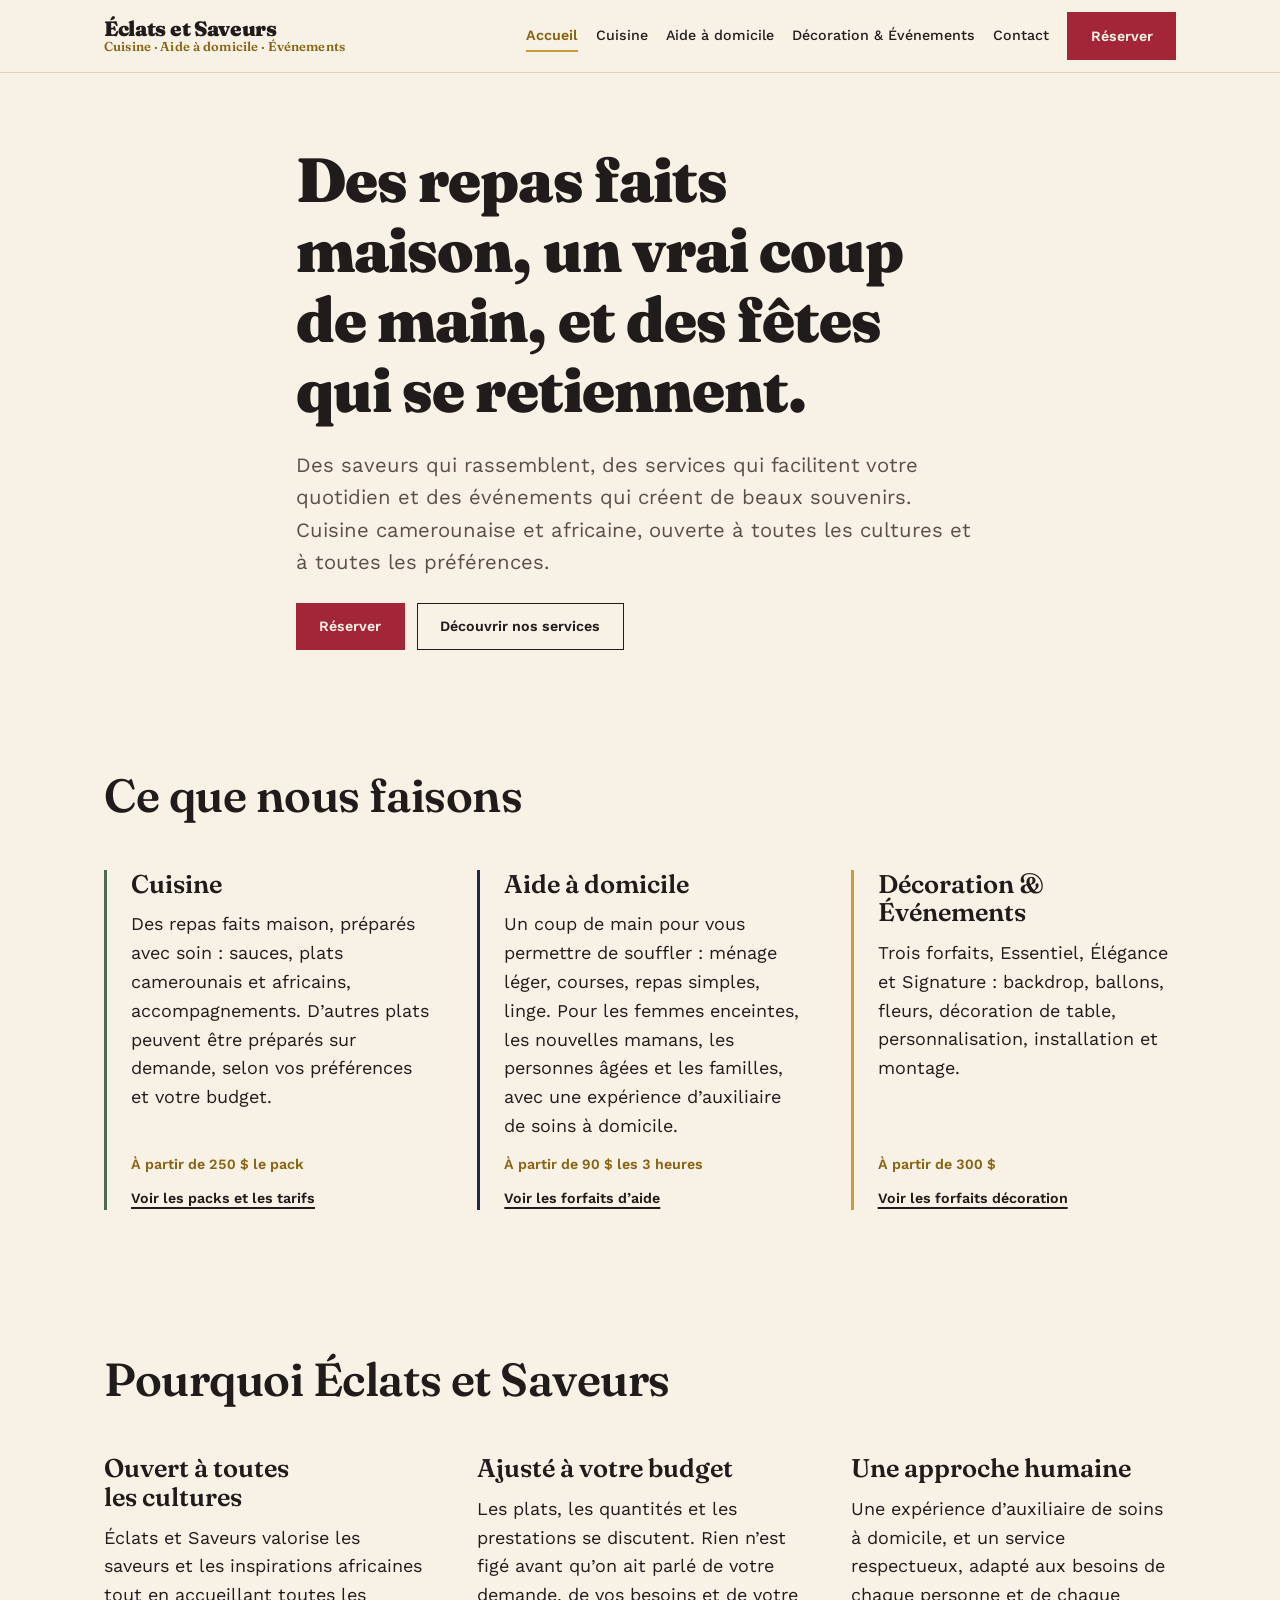
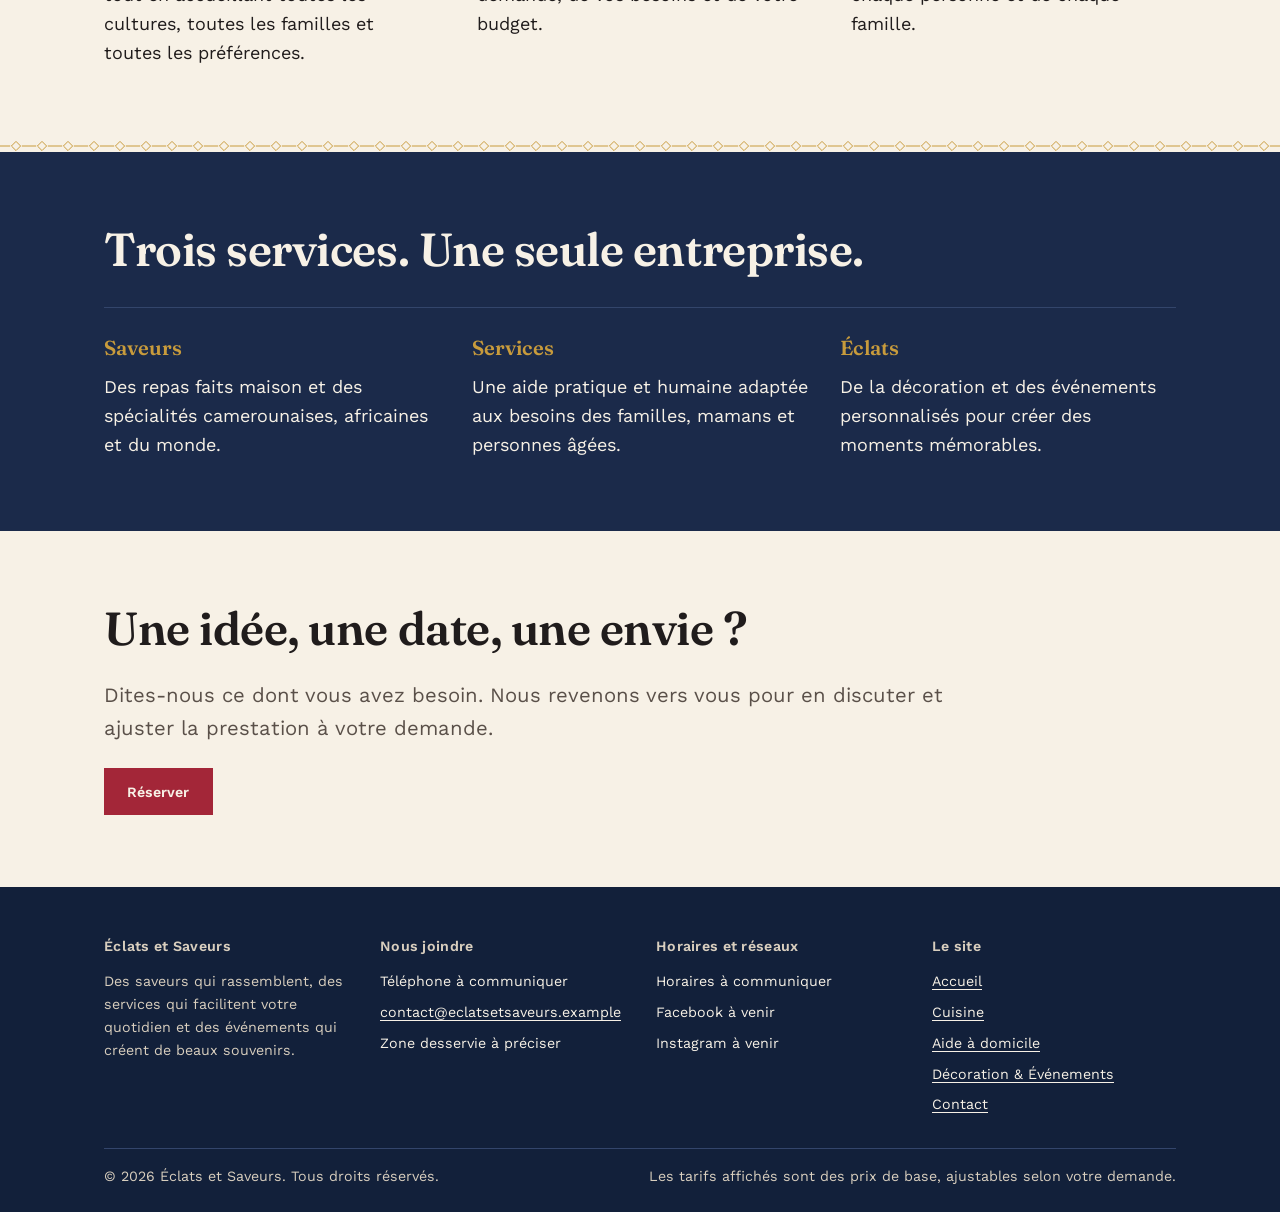
==== index.html @ d6c845f9 "Ajouter le site vitrine Éclats et Saveurs et son déploiement GitHub Pages Site statique multi-pages " ====
<!doctype html>
<html lang="fr">
<head>
  <meta charset="utf-8">
  <meta name="viewport" content="width=device-width, initial-scale=1">
  <title>Éclats et Saveurs — Cuisine africaine, aide à domicile et décoration d’événements</title>
  <meta name="description" content="Repas camerounais et africains faits maison, aide à domicile pour les familles et les nouvelles mamans, décoration d’événements. Packs de marmites à partir de 250 $, aide à domicile dès 90 $, forfaits décoration dès 300 $.">
  <link rel="icon" href="assets/favicon.svg" type="image/svg+xml">
  <link rel="preconnect" href="https://fonts.googleapis.com">
  <link rel="preconnect" href="https://fonts.gstatic.com" crossorigin>
  <link rel="stylesheet" href="https://fonts.googleapis.com/css2?family=Fraunces:ital,opsz,wght@0,9..144,400;0,9..144,600;0,9..144,900;1,9..144,400;1,9..144,600&family=Work+Sans:wght@400;500;600&display=swap">
  <link rel="stylesheet" href="assets/style.css">
</head>
<body>
  <a class="saut-contenu" href="#contenu">Aller au contenu</a>

  <!-- EN-TÊTE PARTAGÉ — identique sur les 5 pages. Toute modification de la
       navigation doit être reportée dans chacune d'elles. -->
  <header class="entete">
    <div class="enveloppe entete__barre">
      <!-- TODO: pour remplacer le logo texte par un fichier image, substituer le
           contenu de ce lien par <img src="assets/img/logo.svg" alt="Éclats et Saveurs"> -->
      <a class="logo" href="index.html">Éclats et Saveurs<span>Cuisine · Aide à domicile · Événements</span></a>

      <button class="bascule-menu" type="button" data-bascule-menu
              aria-expanded="false" aria-controls="navigation-principale"
              aria-label="Ouvrir le menu de navigation">
        <span class="bascule-menu__barres"><span></span></span>
      </button>

      <nav class="nav" id="navigation-principale" data-nav aria-label="Navigation principale">
        <ul class="nav__liste">
          <li><a class="nav__lien" href="index.html" aria-current="page">Accueil</a></li>
          <li><a class="nav__lien" href="cuisine.html">Cuisine</a></li>
          <li><a class="nav__lien" href="aide-a-domicile.html">Aide à domicile</a></li>
          <li><a class="nav__lien" href="decoration-evenements.html">Décoration & Événements</a></li>
          <li><a class="nav__lien" href="contact.html">Contact</a></li>
          <li><a class="bouton bouton--reserver" href="contact.html">Réserver</a></li>
        </ul>
      </nav>
    </div>
  </header>

  <main id="contenu">
    <section class="heros">
      <div class="enveloppe heros__contenu">
        <h1>Des repas faits maison, un vrai coup de main, et des fêtes qui se retiennent.</h1>
        <p class="heros__accroche">Des saveurs qui rassemblent, des services qui facilitent votre
          quotidien et des événements qui créent de beaux souvenirs. Cuisine camerounaise et
          africaine, ouverte à toutes les cultures et à toutes les préférences.</p>
        <div class="groupe-boutons">
          <a class="bouton bouton--reserver" href="contact.html">Réserver</a>
          <a class="bouton bouton--contour" href="#services">Découvrir nos services</a>
        </div>
      </div>
    </section>

    <section class="section" id="services">
      <div class="enveloppe pile pile--7">
        <h2 class="titre-section">Ce que nous faisons</h2>

        <div class="grille-poles">
          <article class="pole pole--cuisine">
            <h3 class="pole__titre">Cuisine</h3>
            <p>Des repas faits maison, préparés avec soin : sauces, plats camerounais et africains,
               accompagnements. D’autres plats peuvent être préparés sur demande, selon vos
               préférences et votre budget.</p>
            <p class="pole__depart">À partir de 250 $ le pack</p>
            <a class="pole__lien" href="cuisine.html">Voir les packs et les tarifs</a>
          </article>

          <article class="pole pole--aide">
            <h3 class="pole__titre">Aide à domicile</h3>
            <p>Un coup de main pour vous permettre de souffler : ménage léger, courses, repas
               simples, linge. Pour les femmes enceintes, les nouvelles mamans, les personnes
               âgées et les familles, avec une expérience d’auxiliaire de soins à domicile.</p>
            <p class="pole__depart">À partir de 90 $ les 3 heures</p>
            <a class="pole__lien" href="aide-a-domicile.html">Voir les forfaits d’aide</a>
          </article>

          <article class="pole pole--decoration">
            <h3 class="pole__titre">Décoration &amp; Événements</h3>
            <p>Trois forfaits, Essentiel, Élégance et Signature : backdrop, ballons, fleurs,
               décoration de table, personnalisation, installation et montage.</p>
            <p class="pole__depart">À partir de 300 $</p>
            <a class="pole__lien" href="decoration-evenements.html">Voir les forfaits décoration</a>
          </article>
        </div>
      </div>
    </section>

    <section class="section">
      <div class="enveloppe pile pile--7">
        <h2 class="titre-section">Pourquoi Éclats et Saveurs</h2>

        <div class="grille-poles">
          <article class="pile pile--3">
            <h3>Ouvert à toutes les cultures</h3>
            <p>Éclats et Saveurs valorise les saveurs et les inspirations africaines tout en
               accueillant toutes les cultures, toutes les familles et toutes les préférences.</p>
          </article>

          <article class="pile pile--3">
            <h3>Ajusté à votre budget</h3>
            <p>Les plats, les quantités et les prestations se discutent. Rien n’est figé avant
               qu’on ait parlé de votre demande, de vos besoins et de votre budget.</p>
          </article>

          <article class="pile pile--3">
            <h3>Une approche humaine</h3>
            <p>Une expérience d’auxiliaire de soins à domicile, et un service respectueux,
               adapté aux besoins de chaque personne et de chaque famille.</p>
          </article>
        </div>
      </div>
    </section>

    <div class="frise" aria-hidden="true"></div>

    <section class="section bande">
      <div class="enveloppe marque">
        <h2 class="marque__titre">Trois services. Une seule entreprise.</h2>

        <ul class="marque__trio">
          <li>
            <span class="marque__mot">Saveurs</span>
            Des repas faits maison et des spécialités camerounaises, africaines et du monde.
          </li>
          <li>
            <span class="marque__mot">Services</span>
            Une aide pratique et humaine adaptée aux besoins des familles, mamans et personnes âgées.
          </li>
          <li>
            <span class="marque__mot">Éclats</span>
            De la décoration et des événements personnalisés pour créer des moments mémorables.
          </li>
        </ul>
      </div>
    </section>

    <section class="section">
      <div class="enveloppe pile pile--5">
        <h2 class="titre-section">Une idée, une date, une envie ?</h2>
        <p class="chapeau">Dites-nous ce dont vous avez besoin. Nous revenons vers vous pour en
           discuter et ajuster la prestation à votre demande.</p>
        <div class="groupe-boutons">
          <a class="bouton bouton--reserver" href="contact.html">Réserver</a>
        </div>
      </div>
    </section>
  </main>

  <!-- PIED DE PAGE PARTAGÉ — identique sur les 5 pages. -->
  <footer class="pied">
    <div class="enveloppe">
      <div class="pied__grille">
        <div>
          <p class="pied__titre">Éclats et Saveurs</p>
          <p>Des saveurs qui rassemblent, des services qui facilitent votre quotidien
             et des événements qui créent de beaux souvenirs.</p>
        </div>

        <div>
          <p class="pied__titre">Nous joindre</p>
          <ul>
            <!-- TODO: remplacer par le vrai numéro de téléphone (href tel: inclus) -->
            <li>Téléphone à communiquer</li>
            <!-- TODO: remplacer par la vraie adresse de réception des réservations -->
            <li><a href="mailto:contact@eclatsetsaveurs.example">contact@eclatsetsaveurs.example</a></li>
            <!-- TODO: préciser la ville / région desservie -->
            <li>Zone desservie à préciser</li>
          </ul>
        </div>

        <div>
          <p class="pied__titre">Horaires et réseaux</p>
          <ul>
            <!-- TODO: renseigner les horaires réels -->
            <li>Horaires à communiquer</li>
            <!-- TODO: remplacer par les liens Facebook / Instagram s'ils existent,
                 ou supprimer ces deux lignes -->
            <li>Facebook à venir</li>
            <li>Instagram à venir</li>
          </ul>
        </div>

        <div>
          <p class="pied__titre">Le site</p>
          <ul>
            <li><a href="index.html">Accueil</a></li>
            <li><a href="cuisine.html">Cuisine</a></li>
            <li><a href="aide-a-domicile.html">Aide à domicile</a></li>
            <li><a href="decoration-evenements.html">Décoration & Événements</a></li>
            <li><a href="contact.html">Contact</a></li>
          </ul>
        </div>
      </div>

      <div class="pied__bas">
        <p>© 2026 Éclats et Saveurs. Tous droits réservés.</p>
        <p>Les tarifs affichés sont des prix de base, ajustables selon votre demande.</p>
      </div>
    </div>
  </footer>

  <script src="assets/main.js"></script>
</body>
</html>
---- assets/style.css ----
/* ==========================================================================
   Éclats et Saveurs — feuille de styles partagée
   Palette, typographie et composants. Tous les tokens sont définis dans :root.
   ========================================================================== */

:root {
  /* --- Couleurs de marque ------------------------------------------------ */
  --indigo:        #1B2A4A;  /* indigo profond — bandes de marque */
  --indigo-nuit:   #12203A;  /* indigo nuit — pied de page */
  --ivoire:        #F7F1E6;  /* fond clair principal */
  --encre:         #201C1C;  /* texte principal */
  --or:            #C89B3C;  /* or épicé — filets, bordures, motifs */
  --hibiscus:      #A32638;  /* accent fort — CTA principal UNIQUEMENT */
  --feuille:       #4C6B4F;  /* accent discret — pôle Cuisine uniquement */

  /* --- Variantes de service ---------------------------------------------- */
  /* L'or à 2,28:1 sur l'ivoire est illisible en texte : cette version
     assombrie atteint 4,77:1 et sert aux prix et aux petits libellés. */
  --or-encre:      #8A6415;
  --hibiscus-fonce:#8A1F2E;  /* état survol du CTA */
  --feuille-fonce: #3C563F;

  /* --- Neutres, teintés vers l'ivoire plutôt que gris purs --------------- */
  --ivoire-creux:  #EFE6D4;  /* surfaces en léger retrait */
  --ivoire-filet:  #DFD2BA;  /* filets et séparateurs sur fond clair */
  --encre-douce:   #5A5049;  /* texte secondaire — 6,98:1 sur ivoire */
  --indigo-filet:  #33456B;  /* filets sur fond indigo */
  --ivoire-attenue:#D8CEBE;  /* texte secondaire sur fond indigo */

  /* --- Typographie ------------------------------------------------------- */
  --display: "Fraunces", "Iowan Old Style", "Palatino Linotype", Palatino, Georgia, serif;
  --texte:   "Work Sans", "Segoe UI", system-ui, -apple-system, Helvetica, Arial, sans-serif;

  /* Échelle basée sur 18px, ratio ~1,25, fluide entre 375px et 1280px */
  --t-xs:   0.78rem;
  --t-s:    0.89rem;
  --t-base: 1rem;
  --t-m:    clamp(1.13rem, 1.02rem + 0.4vw, 1.27rem);
  --t-l:    clamp(1.35rem, 1.18rem + 0.7vw, 1.6rem);
  --t-xl:   clamp(1.6rem, 1.3rem + 1.3vw, 2.1rem);
  --t-2xl:  clamp(1.95rem, 1.45rem + 2.1vw, 2.9rem);
  --t-3xl:  clamp(2.3rem, 1.5rem + 3.4vw, 3.9rem);

  /* --- Rythme vertical --------------------------------------------------- */
  --e-1: 0.25rem;
  --e-2: 0.5rem;
  --e-3: 0.75rem;
  --e-4: 1rem;
  --e-5: 1.5rem;
  --e-6: 2rem;
  --e-7: 3rem;
  --e-8: 4.5rem;
  --e-9: 6rem;

  --largeur:   1120px;
  --largeur-texte: 68ch;   /* < 80 caractères par ligne */
  --gouttiere: 1.5rem;

  color-scheme: light;
}

/* La frise de losanges, inspirée des textiles africains. Utilisée avec
   parcimonie : uniquement à l'entrée des bandes indigo. */
:root {
  --frise-or: url("data:image/svg+xml,%3Csvg xmlns='http://www.w3.org/2000/svg' width='26' height='12' viewBox='0 0 26 12'%3E%3Cpath d='M13 1.4 17.6 6 13 10.6 8.4 6Z' fill='none' stroke='%23C89B3C' stroke-width='1'/%3E%3Cpath d='M0 6h7.2M18.8 6H26' stroke='%23C89B3C' stroke-width='1'/%3E%3C/svg%3E");
}

/* ==========================================================================
   Remise à zéro
   ========================================================================== */

*, *::before, *::after { box-sizing: border-box; }

html { -webkit-text-size-adjust: 100%; }

body {
  margin: 0;
  background: var(--ivoire);
  color: var(--encre);
  font-family: var(--texte);
  font-size: 18px;
  font-weight: 400;
  line-height: 1.6;
  font-optical-sizing: auto;
  -webkit-font-smoothing: antialiased;
}

img, svg { max-width: 100%; height: auto; }

h1, h2, h3, h4 {
  margin: 0;
  font-family: var(--display);
  font-weight: 600;
  line-height: 1.12;
  text-wrap: balance;
  font-variation-settings: "SOFT" 20, "WONK" 1;
}

h1 { font-size: var(--t-3xl); font-weight: 900; letter-spacing: -0.015em; }
h2 { font-size: var(--t-2xl); letter-spacing: -0.01em; }
h3 { font-size: var(--t-l); }
h4 { font-size: var(--t-m); font-family: var(--texte); font-weight: 600; line-height: 1.35; }

p { margin: 0; max-width: var(--largeur-texte); }

a { color: inherit; }

ul, ol { margin: 0; padding: 0; }

button { font: inherit; color: inherit; }

/* Focus clavier visible partout, y compris sur fond indigo. */
:focus-visible {
  outline: 3px solid var(--or);
  outline-offset: 3px;
  border-radius: 1px;
}

.saut-contenu {
  position: absolute;
  left: var(--e-4);
  top: 0;
  z-index: 60;
  padding: var(--e-2) var(--e-4);
  background: var(--hibiscus);
  color: var(--ivoire);
  font-size: var(--t-s);
  font-weight: 600;
  text-decoration: none;
  transform: translateY(-120%);
}
.saut-contenu:focus-visible { transform: translateY(0); }

/* ==========================================================================
   Structure
   ========================================================================== */

.enveloppe {
  width: 100%;
  max-width: var(--largeur);
  margin-inline: auto;
  padding-inline: var(--gouttiere);
}

.section { padding-block: var(--e-8); }
.section--serre { padding-block: var(--e-7); }

.pile { display: flex; flex-direction: column; }
.pile--2 { gap: var(--e-2); }
.pile--3 { gap: var(--e-3); }
.pile--4 { gap: var(--e-4); }
.pile--5 { gap: var(--e-5); }
.pile--6 { gap: var(--e-6); }
.pile--7 { gap: var(--e-7); }

.titre-section { max-width: 24ch; }

.chapeau {
  max-width: var(--largeur-texte);
  font-size: var(--t-m);
  color: var(--encre-douce);
}

/* ==========================================================================
   En-tête et navigation
   ========================================================================== */

.entete {
  position: sticky;
  top: 0;
  z-index: 50;
  background: var(--ivoire);
  border-bottom: 1px solid var(--ivoire-filet);
}

.entete__barre {
  display: flex;
  align-items: center;
  gap: var(--e-4);
  min-height: 4.5rem;
  padding-block: var(--e-3);
}

/* Logo texte. Remplaçable par une image : voir README, section « Logo ». */
.logo {
  flex: 0 0 auto;
  font-family: var(--display);
  font-size: 1.3rem;
  font-weight: 900;
  line-height: 1.05;
  letter-spacing: -0.015em;
  text-decoration: none;
  font-variation-settings: "SOFT" 20, "WONK" 1;
}
.logo span { display: block; color: var(--or-encre); font-size: 0.62em; font-weight: 600; letter-spacing: 0.01em; }

.nav { margin-left: auto; }

.nav__liste {
  display: flex;
  align-items: center;
  gap: 1.125rem;
  list-style: none;
}

.nav__lien {
  display: inline-block;
  padding-block: var(--e-1);
  border-bottom: 2px solid transparent;
  font-size: var(--t-s);
  font-weight: 500;
  text-decoration: none;
}
.nav__lien:hover { border-bottom-color: var(--or); }

/* Page courante : signalée par la couleur ET le filet, pas par la couleur seule. */
.nav__lien[aria-current="page"] {
  border-bottom-color: var(--or);
  color: var(--or-encre);
  font-weight: 600;
}

.bascule-menu {
  display: none;
  margin-left: auto;
  padding: var(--e-2);
  background: none;
  border: 1px solid var(--ivoire-filet);
  cursor: pointer;
}
.bascule-menu__barres { display: block; width: 22px; height: 14px; position: relative; }
.bascule-menu__barres::before,
.bascule-menu__barres::after,
.bascule-menu__barres span {
  content: "";
  position: absolute;
  left: 0;
  width: 100%;
  height: 2px;
  background: var(--encre);
}
.bascule-menu__barres::before { top: 0; }
.bascule-menu__barres span { top: 6px; }
.bascule-menu__barres::after { bottom: 0; }

/* ==========================================================================
   Boutons
   ========================================================================== */

.bouton {
  display: inline-block;
  padding: 0.7rem 1.4rem;
  border: 1.5px solid transparent;
  font-family: var(--texte);
  font-size: var(--t-s);
  font-weight: 600;
  text-align: center;
  text-decoration: none;
  cursor: pointer;
  transition: background-color 140ms ease, color 140ms ease, border-color 140ms ease;
}

/* Rouge hibiscus : réservé au CTA principal « Réserver ». */
.bouton--reserver {
  background: var(--hibiscus);
  color: var(--ivoire);
}
.bouton--reserver:hover { background: var(--hibiscus-fonce); }

/* Sur fond indigo, hibiscus/indigo ne fait que 1,96:1 : le filet or (5,56:1)
   rend le bord du bouton perceptible. */
.bande .bouton--reserver { border-color: var(--or); }

.bouton--contour {
  background: transparent;
  border-color: var(--encre);
  color: var(--encre);
}
.bouton--contour:hover { background: var(--encre); color: var(--ivoire); }

.bande .bouton--contour { border-color: var(--ivoire-attenue); color: var(--ivoire); }
.bande .bouton--contour:hover { background: var(--ivoire); color: var(--indigo); }

.groupe-boutons { display: flex; flex-wrap: wrap; gap: var(--e-3); }

/* ==========================================================================
   Frise et bandes indigo
   ========================================================================== */

.frise {
  height: 12px;
  background-image: var(--frise-or);
  background-repeat: repeat-x;
  background-position: center;
}

.bande {
  background: var(--indigo);
  color: var(--ivoire);
}
.bande p { color: var(--ivoire-attenue); }
.bande a:not(.bouton) { color: var(--ivoire); text-decoration-color: var(--or); }

/* ==========================================================================
   Héros
   ========================================================================== */

.heros { padding-block: var(--e-8) var(--e-7); }

.heros__contenu { display: flex; flex-direction: column; gap: var(--e-5); max-width: 46rem; }

.heros__accroche { font-size: var(--t-m); color: var(--encre-douce); }

/* Unique moment de motion de la page : une apparition au chargement, depuis un
   état déjà visible, jamais déclenchée au scroll. */
@media (prefers-reduced-motion: no-preference) {
  .heros__contenu > * { animation: monter 450ms cubic-bezier(0.22, 0.61, 0.36, 1) backwards; }
  .heros__contenu > :nth-child(1) { animation-delay: 40ms; }
  .heros__contenu > :nth-child(2) { animation-delay: 110ms; }
  .heros__contenu > :nth-child(3) { animation-delay: 180ms; }
  .heros__contenu > :nth-child(4) { animation-delay: 250ms; }
}
@keyframes monter {
  from { opacity: 0.001; transform: translateY(0.55rem); }
  to   { opacity: 1; transform: none; }
}

/* ==========================================================================
   Blocs d'offre — filet vertical coloré plutôt que carte à ombre grise
   ========================================================================== */

.grille-poles {
  display: grid;
  grid-template-columns: repeat(auto-fit, minmax(17rem, 1fr));
  gap: var(--e-6) var(--e-7);
  align-items: stretch;
}

.pole {
  display: flex;
  flex-direction: column;
  gap: var(--e-3);
  padding-left: var(--e-5);
  border-left: 3px solid var(--ivoire-filet);
}
.pole--cuisine    { border-left-color: var(--feuille); }
.pole--aide       { border-left-color: var(--indigo); }
.pole--decoration { border-left-color: var(--or); }

.pole__titre { font-family: var(--display); font-size: var(--t-l); font-weight: 600; }
.pole__depart {
  margin-top: auto;
  font-size: var(--t-s);
  font-weight: 600;
  font-variant-numeric: tabular-nums;
  color: var(--or-encre);
}
.pole__lien {
  align-self: start;
  font-size: var(--t-s);
  font-weight: 600;
  text-decoration-thickness: 1.5px;
  text-underline-offset: 4px;
}

/* Bloc de service (pages intérieures) */
.offre {
  display: flex;
  flex-direction: column;
  gap: var(--e-4);
  padding-left: var(--e-5);
  border-left: 3px solid var(--or);
}
.offre--feuille { border-left-color: var(--feuille); }
.offre--indigo  { border-left-color: var(--indigo); }

.tarif {
  font-family: var(--display);
  font-size: var(--t-l);
  font-weight: 600;
  font-variant-numeric: tabular-nums;
  color: var(--or-encre);
}
.tarif small { font-family: var(--texte); font-size: var(--t-s); font-weight: 500; color: var(--encre-douce); }

/* ==========================================================================
   Listes
   ========================================================================== */

.liste-puces { list-style: none; display: flex; flex-direction: column; gap: var(--e-2); }
.liste-puces li { position: relative; padding-left: 1.6rem; }
.liste-puces li::before {
  content: "";
  position: absolute;
  left: 0.25rem;
  top: 0.62em;
  width: 7px;
  height: 7px;
  background: var(--or);
  transform: rotate(45deg);
}
.bande .liste-puces li::before { background: var(--or); }

.liste-puces--colonnes {
  display: grid;
  grid-template-columns: repeat(auto-fit, minmax(14rem, 1fr));
  gap: var(--e-2) var(--e-5);
}

.liste-etiquettes { list-style: none; display: flex; flex-wrap: wrap; gap: var(--e-2); }
.liste-etiquettes li {
  padding: 0.3rem 0.7rem;
  border: 1px solid var(--ivoire-filet);
  background: var(--ivoire-creux);
  font-size: var(--t-s);
}

/* ==========================================================================
   Tableaux de tarifs — lisibilité avant décoration
   ========================================================================== */

.tableau-enveloppe { overflow-x: auto; }

.tarifs {
  width: 100%;
  min-width: 0;
  border-collapse: collapse;
  font-variant-numeric: tabular-nums;
  text-align: left;
}

.tarifs caption {
  margin-bottom: var(--e-3);
  font-size: var(--t-s);
  color: var(--encre-douce);
  text-align: left;
}

.tarifs th, .tarifs td {
  padding: 0.7rem 1rem 0.7rem 0;
  border-bottom: 1px solid var(--ivoire-filet);
  vertical-align: baseline;
}

.tarifs thead th {
  border-bottom: 2px solid var(--or);
  font-family: var(--texte);
  font-size: var(--t-xs);
  font-weight: 600;
  letter-spacing: 0.02em;
  color: var(--encre-douce);
  white-space: nowrap;
}

.tarifs tbody th { font-weight: 500; }

.tarifs .prix {
  width: 1%;
  padding-right: 0;
  font-weight: 600;
  white-space: nowrap;
  text-align: right;
  color: var(--or-encre);
}

.tarifs tbody tr:last-child th,
.tarifs tbody tr:last-child td { border-bottom: 0; }

/* ==========================================================================
   Forfaits décoration — comparables côte à côte
   ========================================================================== */

.grille-forfaits {
  display: grid;
  grid-template-columns: repeat(auto-fit, minmax(16rem, 1fr));
  gap: var(--e-5);
  align-items: stretch;
}

.forfait {
  display: flex;
  flex-direction: column;
  gap: var(--e-4);
  padding: var(--e-5);
  background: var(--ivoire-creux);
  border-top: 3px solid var(--or);
}

.forfait__nom { font-family: var(--display); font-size: var(--t-l); font-weight: 600; }
.forfait__prix {
  font-size: var(--t-m);
  font-weight: 600;
  font-variant-numeric: tabular-nums;
  color: var(--or-encre);
}
.forfait .liste-puces { margin-top: auto; }

/* ==========================================================================
   Encart d'information mise en évidence (acompte de 30 %)
   ========================================================================== */

.encart {
  display: flex;
  flex-direction: column;
  gap: var(--e-3);
  padding: var(--e-5);
  background: var(--ivoire-creux);
  border: 2px solid var(--hibiscus);
}
.encart__titre {
  font-family: var(--texte);
  font-size: var(--t-s);
  font-weight: 600;
  letter-spacing: 0.02em;
  color: var(--hibiscus);
}
.encart strong { font-weight: 600; }

/* ==========================================================================
   Citation de marque
   ========================================================================== */

.marque { display: flex; flex-direction: column; gap: var(--e-6); }

.marque__titre { font-size: var(--t-2xl); }

.marque__trio {
  display: grid;
  grid-template-columns: repeat(auto-fit, minmax(15rem, 1fr));
  gap: var(--e-5) var(--e-6);
  list-style: none;
  border-top: 1px solid var(--indigo-filet);
  padding-top: var(--e-5);
}
.marque__mot {
  display: block;
  margin-bottom: var(--e-2);
  font-family: var(--display);
  font-size: var(--t-m);
  font-weight: 600;
  color: var(--or);
}

/* ==========================================================================
   Formulaire
   ========================================================================== */

.contact-grille {
  display: grid;
  grid-template-columns: minmax(0, 1.35fr) minmax(0, 1fr);
  gap: var(--e-7) var(--e-8);
  align-items: start;
}

.formulaire { display: flex; flex-direction: column; gap: var(--e-5); }

.champ { display: flex; flex-direction: column; gap: var(--e-2); }

.champ label { font-size: var(--t-s); font-weight: 600; }
.champ__aide { font-size: var(--t-xs); color: var(--encre-douce); }

.champ input,
.champ select,
.champ textarea {
  width: 100%;
  padding: 0.65rem 0.8rem;
  background: #FFFDF8;
  border: 1.5px solid var(--ivoire-filet);
  color: var(--encre);
  font: inherit;
  font-size: var(--t-base);
}
.champ textarea { min-height: 8rem; resize: vertical; }
.champ input:hover, .champ select:hover, .champ textarea:hover { border-color: var(--encre-douce); }
.champ input:focus-visible, .champ select:focus-visible, .champ textarea:focus-visible { border-color: var(--indigo); }

.champ--invalide input,
.champ--invalide select,
.champ--invalide textarea { border-color: var(--hibiscus); }

.champ__erreur { font-size: var(--t-xs); font-weight: 600; color: var(--hibiscus); }

.requis { color: var(--hibiscus); }

.paire-champs { display: grid; grid-template-columns: repeat(auto-fit, minmax(13rem, 1fr)); gap: var(--e-5); }

.formulaire__message {
  padding: var(--e-4);
  border-left: 3px solid var(--feuille);
  background: var(--ivoire-creux);
  font-size: var(--t-s);
}
.formulaire__message--erreur { border-left-color: var(--hibiscus); }

.coordonnees {
  display: flex;
  flex-direction: column;
  gap: var(--e-5);
  padding: var(--e-5);
  background: var(--ivoire-creux);
  border-top: 3px solid var(--indigo);
}

.coordonnees dl { margin: 0; display: flex; flex-direction: column; gap: var(--e-4); }
.coordonnees dt {
  font-size: var(--t-xs);
  font-weight: 600;
  letter-spacing: 0.02em;
  color: var(--encre-douce);
}
.coordonnees dd { margin: var(--e-1) 0 0; font-weight: 500; }
.coordonnees a { text-decoration-thickness: 1.5px; text-underline-offset: 3px; }

/* ==========================================================================
   Pied de page
   ========================================================================== */

.pied {
  background: var(--indigo-nuit);
  color: var(--ivoire);
  padding-block: var(--e-7) var(--e-5);
}

.pied__grille {
  display: grid;
  grid-template-columns: repeat(auto-fit, minmax(13rem, 1fr));
  gap: var(--e-6);
}

.pied__titre {
  margin-bottom: var(--e-3);
  font-family: var(--texte);
  font-size: var(--t-xs);
  font-weight: 600;
  letter-spacing: 0.02em;
  color: var(--or);
}

.pied ul { list-style: none; display: flex; flex-direction: column; gap: var(--e-2); }
.pied a { color: var(--ivoire); text-decoration-thickness: 1px; text-underline-offset: 3px; }
.pied p { color: var(--ivoire-attenue); font-size: var(--t-s); }
.pied li { font-size: var(--t-s); }

.pied__bas {
  margin-top: var(--e-6);
  padding-top: var(--e-4);
  border-top: 1px solid var(--indigo-filet);
  display: flex;
  flex-wrap: wrap;
  gap: var(--e-2) var(--e-5);
  justify-content: space-between;
  font-size: var(--t-xs);
  color: var(--ivoire-attenue);
}

/* ==========================================================================
   Adaptations mobiles
   ========================================================================== */

@media (max-width: 860px) {
  .contact-grille { grid-template-columns: 1fr; }
}

/* La navigation bureau complète (marque + 5 rubriques + CTA) réclame ~1029px.
   Le hamburger couvre donc toute la plage en dessous : à 768px, une nav en
   ligne déborderait de l'écran. */
@media (max-width: 1023px) {
  .bascule-menu { display: block; }

  .nav {
    position: absolute;
    left: 0;
    right: 0;
    top: 100%;
    margin-left: 0;
    background: var(--ivoire);
    border-bottom: 1px solid var(--ivoire-filet);
    box-shadow: 0 14px 28px -20px rgba(18, 32, 58, 0.55);
  }
  .nav[hidden] { display: none; }

  .nav__liste {
    flex-direction: column;
    align-items: stretch;
    gap: 0;
    padding: var(--e-2) var(--gouttiere) var(--e-5);
  }
  .nav__liste > li { border-bottom: 1px solid var(--ivoire-filet); }
  .nav__liste > li:last-child { border-bottom: 0; padding-top: var(--e-4); }

  .nav__lien { display: block; padding-block: var(--e-3); border-bottom: 0; }
  .nav__lien[aria-current="page"] { border-bottom: 0; }
  .nav .bouton--reserver { display: block; }
}

@media (max-width: 767px) {
  :root { --gouttiere: 1rem; }

  .section { padding-block: var(--e-7); }
  .heros { padding-block: var(--e-7) var(--e-6); }
}

@media (max-width: 420px) {
  .logo { font-size: 1.1rem; }
  .logo span { font-size: 0.56em; }
  .entete__barre { gap: var(--e-3); }
}

/* Sous 560px les tableaux de tarifs passent en liste empilée : chaque cellule
   reprend l'intitulé de sa colonne via data-etiquette. */
@media (max-width: 559px) {
  .tarifs thead { position: absolute; width: 1px; height: 1px; overflow: hidden; clip-path: inset(50%); white-space: nowrap; }

  .tarifs tbody tr {
    display: block;
    padding-block: var(--e-3);
    border-bottom: 1px solid var(--ivoire-filet);
  }
  .tarifs tbody tr:last-child { border-bottom: 0; }

  .tarifs tbody th,
  .tarifs tbody td {
    display: flex;
    justify-content: space-between;
    gap: var(--e-4);
    padding: 0.15rem 0;
    border-bottom: 0;
    text-align: left;
  }

  .tarifs tbody th { font-family: var(--display); font-size: var(--t-m); font-weight: 600; }

  .tarifs tbody td::before {
    content: attr(data-etiquette);
    flex: 0 0 auto;
    font-size: var(--t-xs);
    font-weight: 600;
    letter-spacing: 0.02em;
    color: var(--encre-douce);
  }

  .tarifs .prix { width: auto; text-align: left; }
}
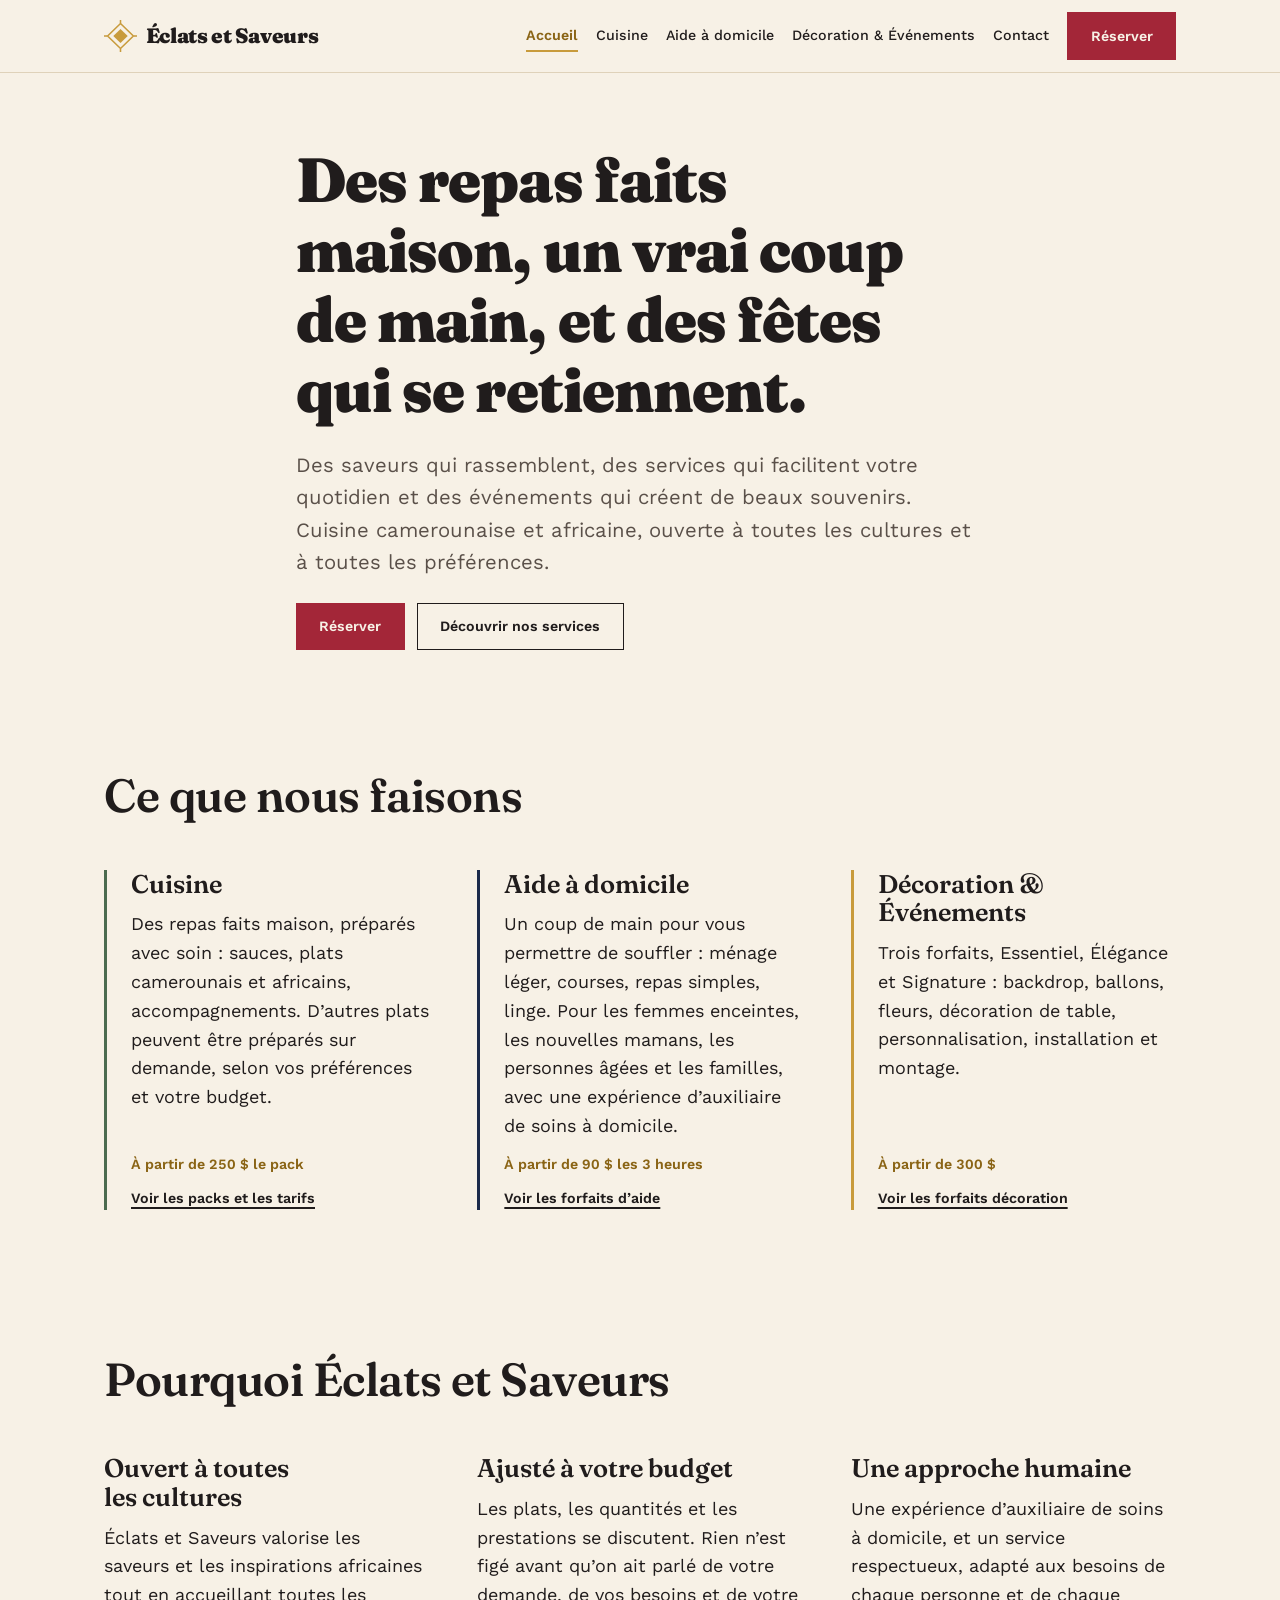
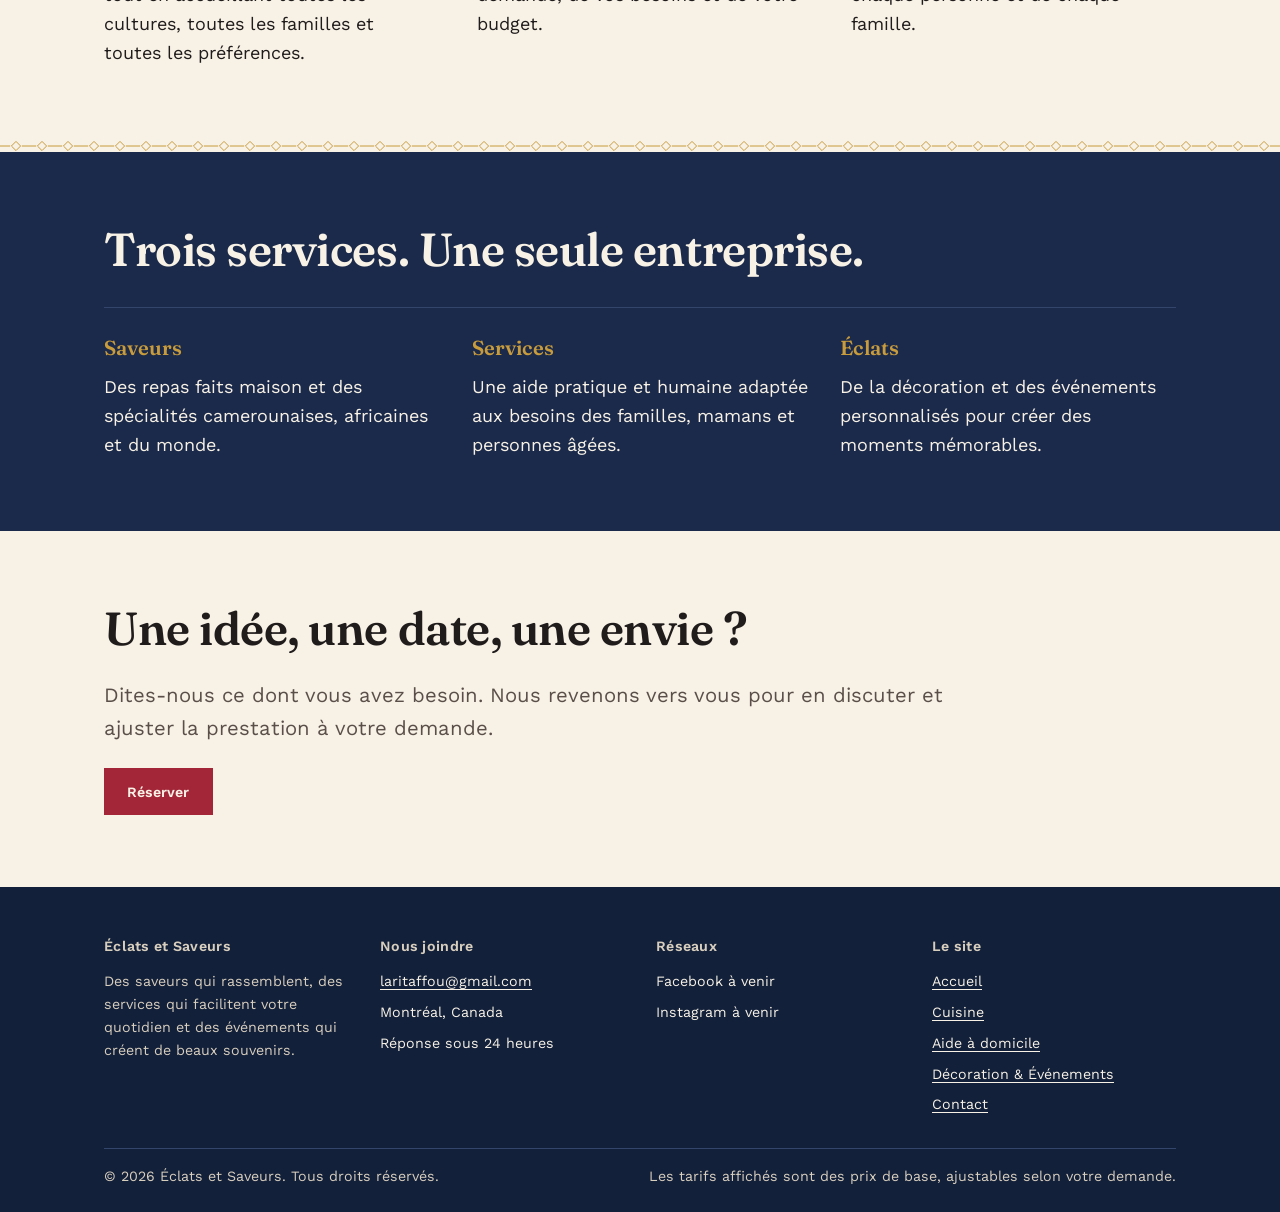
==== commit 32030ec2: "Intégrer les coordonnées réelles, un logo, des illustrations et deux hébergeurs Coordonnées - Adress" ====
--- a/index.html
+++ b/index.html
@@ -18,9 +18,12 @@
        navigation doit être reportée dans chacune d'elles. -->
   <header class="entete">
     <div class="enveloppe entete__barre">
-      <!-- TODO: pour remplacer le logo texte par un fichier image, substituer le
-           contenu de ce lien par <img src="assets/img/logo.svg" alt="Éclats et Saveurs"> -->
-      <a class="logo" href="index.html">Éclats et Saveurs<span>Cuisine · Aide à domicile · Événements</span></a>
+      <!-- alt vide : le nom qui suit dit déjà la marque, un alt le répéterait
+           inutilement aux lecteurs d'écran. -->
+      <a class="logo" href="index.html">
+        <img class="logo__signe" src="assets/img/logo.svg" alt="" width="36" height="36">
+        <span class="logo__mot">Éclats et Saveurs</span>
+      </a>
 
       <button class="bascule-menu" type="button" data-bascule-menu
               aria-expanded="false" aria-controls="navigation-principale"
@@ -163,22 +166,17 @@
         <div>
           <p class="pied__titre">Nous joindre</p>
           <ul>
-            <!-- TODO: remplacer par le vrai numéro de téléphone (href tel: inclus) -->
-            <li>Téléphone à communiquer</li>
-            <!-- TODO: remplacer par la vraie adresse de réception des réservations -->
-            <li><a href="mailto:contact@eclatsetsaveurs.example">contact@eclatsetsaveurs.example</a></li>
-            <!-- TODO: préciser la ville / région desservie -->
-            <li>Zone desservie à préciser</li>
+            <li><a href="mailto:laritaffou@gmail.com">laritaffou@gmail.com</a></li>
+            <li>Montréal, Canada</li>
+            <li>Réponse sous 24 heures</li>
           </ul>
         </div>
 
         <div>
-          <p class="pied__titre">Horaires et réseaux</p>
+          <p class="pied__titre">Réseaux</p>
           <ul>
-            <!-- TODO: renseigner les horaires réels -->
-            <li>Horaires à communiquer</li>
             <!-- TODO: remplacer par les liens Facebook / Instagram s'ils existent,
-                 ou supprimer ces deux lignes -->
+                 ou retirer cette colonne -->
             <li>Facebook à venir</li>
             <li>Instagram à venir</li>
           </ul>
--- a/assets/style.css
+++ b/assets/style.css
@@ -181,18 +181,32 @@
   padding-block: var(--e-3);
 }
 
-/* Logo texte. Remplaçable par une image : voir README, section « Logo ». */
+/* Verrouillage du logo : le signe en SVG, le nom en texte vivant. Garder le nom
+   en texte plutôt qu'en image le rend sélectionnable, lisible par les lecteurs
+   d'écran et net à toutes les résolutions. */
 .logo {
   flex: 0 0 auto;
+  display: flex;
+  align-items: center;
+  gap: 0.55rem;
+  text-decoration: none;
+}
+
+.logo__signe {
+  flex: 0 0 auto;
+  width: 2.05rem;
+  height: 2.05rem;
+}
+
+.logo__mot {
   font-family: var(--display);
   font-size: 1.3rem;
   font-weight: 900;
   line-height: 1.05;
   letter-spacing: -0.015em;
-  text-decoration: none;
+  white-space: nowrap;
   font-variation-settings: "SOFT" 20, "WONK" 1;
 }
-.logo span { display: block; color: var(--or-encre); font-size: 0.62em; font-weight: 600; letter-spacing: 0.01em; }
 
 .nav { margin-left: auto; }
 
@@ -382,6 +396,16 @@
   color: var(--or-encre);
 }
 .tarif small { font-family: var(--texte); font-size: var(--t-s); font-weight: 500; color: var(--encre-douce); }
+
+.signature {
+  font-family: var(--display);
+  font-size: var(--t-base);
+  font-style: italic;
+  font-weight: 600;
+  font-variation-settings: "SOFT" 60, "WONK" 1;
+  color: var(--or-encre);
+}
+.bande .signature { color: var(--or); }
 
 /* ==========================================================================
    Listes
@@ -416,6 +440,34 @@
 }
 
 /* ==========================================================================
+   Galerie d'illustrations
+   Le conteneur impose un carré : une vraie photo déposée à la place de
+   l'illustration se recadre proprement, sans retoucher le CSS.
+   ========================================================================== */
+
+.galerie {
+  display: grid;
+  grid-template-columns: repeat(auto-fit, minmax(13rem, 1fr));
+  gap: var(--e-5);
+  list-style: none;
+}
+
+.galerie figure { margin: 0; display: flex; flex-direction: column; gap: var(--e-3); }
+
+.galerie img {
+  display: block;
+  width: 100%;
+  aspect-ratio: 1;
+  max-width: 100%;
+  object-fit: cover;
+  border: 1px solid var(--ivoire-filet);
+}
+
+.galerie figcaption { font-size: var(--t-s); color: var(--encre-douce); }
+
+.galerie--large { grid-template-columns: minmax(0, 22rem); }
+
+/* ==========================================================================
    Tableaux de tarifs — lisibilité avant décoration
    ========================================================================== */
 
@@ -493,7 +545,7 @@
   font-variant-numeric: tabular-nums;
   color: var(--or-encre);
 }
-.forfait .liste-puces { margin-top: auto; }
+.forfait .liste-puces { margin-bottom: auto; }
 
 /* ==========================================================================
    Encart d'information mise en évidence (acompte de 30 %)
@@ -553,6 +605,9 @@
 }
 
 .formulaire { display: flex; flex-direction: column; gap: var(--e-5); }
+
+/* Champ piège pour les robots : retiré de la mise en page et du parcours. */
+.piege-robots { position: absolute; left: -9999px; width: 1px; height: 1px; overflow: hidden; }
 
 .champ { display: flex; flex-direction: column; gap: var(--e-2); }
 
@@ -701,8 +756,8 @@
 }
 
 @media (max-width: 420px) {
-  .logo { font-size: 1.1rem; }
-  .logo span { font-size: 0.56em; }
+  .logo__mot { font-size: 1.12rem; }
+  .logo__signe { width: 1.75rem; height: 1.75rem; }
   .entete__barre { gap: var(--e-3); }
 }
 
